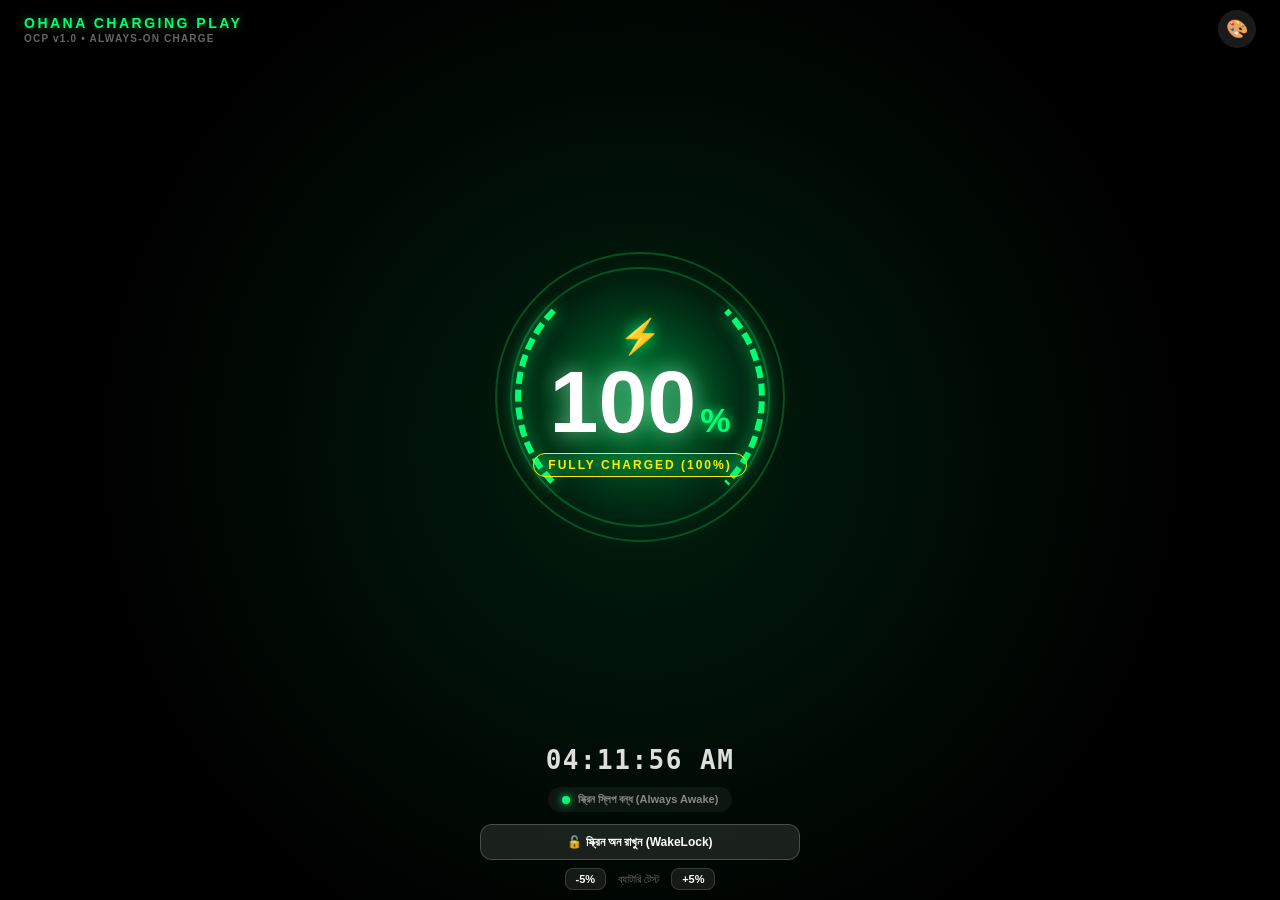
==== web-app/index.html @ 6079d1b1 "Initial commit: Ohana Charging Play (OCP) - iOS & Web charging display" ====
<!DOCTYPE html>
<html lang="bn">
<head>
    <meta charset="UTF-8">
    <meta name="viewport" content="width=device-width, initial-scale=1.0, maximum-scale=1.0, user-scalable=no, viewport-fit=cover">
    <meta name="apple-mobile-web-app-capable" content="yes">
    <meta name="apple-mobile-web-app-status-bar-style" content="black-translucent">
    <meta name="apple-mobile-web-app-title" content="OCP">
    <meta name="theme-color" content="#000000">
    <title>Ohana Charging Play (OCP)</title>
    <link rel="manifest" href="manifest.json">
    <link rel="apple-touch-icon" href="icon-192.png">
    <link rel="stylesheet" href="style.css">
</head>
<body>
    <div class="ocp-container">
        <!-- Top Header -->
        <header class="ocp-header">
            <div class="brand">
                <span class="brand-title">OHANA CHARGING PLAY</span>
                <span class="brand-subtitle">OCP v1.0 • ALWAYS-ON CHARGE</span>
            </div>
            <button id="themeBtn" class="theme-btn" title="Change Color">🎨</button>
        </header>

        <!-- Main Display / Animation -->
        <main class="animation-stage">
            <div class="glow-halo"></div>
            
            <!-- Concentric Animation Rings -->
            <div class="pulse-ring ring-1"></div>
            <div class="pulse-ring ring-2"></div>
            <div class="rotating-ring"></div>

            <!-- Core HUD Display -->
            <div class="hud-center">
                <div class="bolt-icon" id="boltIcon">⚡</div>
                <div class="percent-container">
                    <span id="batteryPercent" class="percent-number">88</span>
                    <span class="percent-sign">%</span>
                </div>
                <div class="status-badge" id="chargingStatus">FAST CHARGING</div>
            </div>
        </main>

        <!-- Bottom Status & Clock -->
        <footer class="ocp-footer">
            <div class="clock-display" id="clockDisplay">12:00:00 PM</div>
            <div class="screen-awake-tag">
                <span class="green-dot"></span>
                <span>স্ক্রিন স্লিপ বন্ধ (Always Awake)</span>
            </div>

            <!-- Tap to trigger WakeLock or simulate on desktop -->
            <div class="controls-drawer">
                <button id="wakeLockBtn" class="action-btn">🔓 স্ক্রিন অন রাখুন (WakeLock)</button>
                <div class="manual-adjust" id="adjustPanel">
                    <button class="step-btn" id="minusBtn">-5%</button>
                    <span class="hint-text">ব্যাটারি টেস্ট</span>
                    <button class="step-btn" id="plusBtn">+5%</button>
                </div>
            </div>
        </footer>
    </div>

    <script src="app.js"></script>
</body>
</html>
---- web-app/style.css ----
:root {
    --primary-color: #00ff73;
    --primary-glow: rgba(0, 255, 115, 0.45);
    --secondary-color: #008f3e;
    --bg-color: #000000;
}

* {
    box-sizing: border-box;
    margin: 0;
    padding: 0;
    user-select: none;
    -webkit-user-select: none;
    -webkit-tap-highlight-color: transparent;
}

body, html {
    width: 100%;
    height: 100%;
    background-color: var(--bg-color);
    color: #ffffff;
    font-family: -apple-system, BlinkMacSystemFont, "SF Pro Rounded", "SF Pro Display", sans-serif;
    overflow: hidden;
    position: fixed;
}

.ocp-container {
    width: 100vw;
    height: 100vh;
    display: flex;
    flex-direction: column;
    justify-content: space-between;
    align-items: center;
    padding: env(safe-area-inset-top, 20px) 24px env(safe-area-inset-bottom, 24px) 24px;
    background: radial-gradient(circle at center, rgba(0, 255, 115, 0.12) 0%, #000000 70%);
    transition: background 0.5s ease;
}

/* Header */
.ocp-header {
    width: 100%;
    display: flex;
    justify-content: space-between;
    align-items: center;
    padding-top: 10px;
}

.brand {
    display: flex;
    flex-direction: column;
}

.brand-title {
    font-size: 14px;
    font-weight: 900;
    letter-spacing: 2.5px;
    color: var(--primary-color);
    text-shadow: 0 0 10px var(--primary-glow);
}

.brand-subtitle {
    font-size: 10px;
    font-weight: 600;
    letter-spacing: 1.2px;
    color: #666;
    margin-top: 2px;
}

.theme-btn {
    background: rgba(255, 255, 255, 0.1);
    border: none;
    border-radius: 50%;
    width: 38px;
    height: 38px;
    font-size: 18px;
    display: flex;
    align-items: center;
    justify-content: center;
    cursor: pointer;
    backdrop-filter: blur(10px);
}

/* Central Animation Stage */
.animation-stage {
    position: relative;
    width: 320px;
    height: 320px;
    display: flex;
    justify-content: center;
    align-items: center;
}

.glow-halo {
    position: absolute;
    width: 260px;
    height: 260px;
    border-radius: 50%;
    background: radial-gradient(circle, var(--primary-glow) 0%, transparent 70%);
    filter: blur(25px);
    z-index: 1;
}

.pulse-ring {
    position: absolute;
    border-radius: 50%;
    border: 2px solid var(--primary-color);
    opacity: 0.25;
    z-index: 2;
}

.ring-1 {
    width: 290px;
    height: 290px;
    animation: pulse 2.5s infinite ease-in-out;
}

.ring-2 {
    width: 260px;
    height: 260px;
    animation: pulse 2.5s infinite ease-in-out 0.8s;
}

.rotating-ring {
    position: absolute;
    width: 250px;
    height: 250px;
    border-radius: 50%;
    border: 6px dashed var(--primary-color);
    border-top-color: transparent;
    border-bottom-color: transparent;
    animation: rotate 7s infinite linear;
    z-index: 3;
    filter: drop-shadow(0 0 8px var(--primary-color));
}

.hud-center {
    position: relative;
    z-index: 5;
    display: flex;
    flex-direction: column;
    align-items: center;
    justify-content: center;
}

.bolt-icon {
    font-size: 34px;
    color: var(--primary-color);
    text-shadow: 0 0 16px var(--primary-color);
    animation: bounceBolt 1s infinite alternate ease-in-out;
}

.percent-container {
    display: flex;
    align-items: baseline;
    justify-content: center;
    margin: 4px 0;
}

.percent-number {
    font-size: 88px;
    font-weight: 900;
    line-height: 0.95;
    color: #ffffff;
    text-shadow: 0 0 20px rgba(255, 255, 255, 0.4), 0 0 35px var(--primary-glow);
}

.percent-sign {
    font-size: 34px;
    font-weight: 800;
    color: var(--primary-color);
    margin-left: 4px;
    text-shadow: 0 0 12px var(--primary-color);
}

.status-badge {
    font-size: 12px;
    font-weight: 800;
    letter-spacing: 2px;
    color: var(--primary-color);
    background: rgba(0, 255, 115, 0.15);
    border: 1px solid var(--primary-color);
    padding: 4px 14px;
    border-radius: 20px;
    text-shadow: 0 0 8px var(--primary-glow);
    margin-top: 6px;
}

/* Footer Section */
.ocp-footer {
    width: 100%;
    display: flex;
    flex-direction: column;
    align-items: center;
    gap: 12px;
    padding-bottom: 10px;
}

.clock-display {
    font-size: 26px;
    font-weight: 600;
    font-family: "SF Pro Text", monospace;
    letter-spacing: 1.5px;
    color: #dedede;
}

.screen-awake-tag {
    display: flex;
    align-items: center;
    gap: 8px;
    background: rgba(255, 255, 255, 0.05);
    padding: 6px 14px;
    border-radius: 16px;
    font-size: 11px;
    font-weight: 600;
    color: #888;
}

.green-dot {
    width: 8px;
    height: 8px;
    border-radius: 50%;
    background-color: var(--primary-color);
    box-shadow: 0 0 8px var(--primary-color);
    animation: blink 1.5s infinite ease-in-out;
}

.controls-drawer {
    display: flex;
    flex-direction: column;
    align-items: center;
    gap: 8px;
    width: 100%;
    max-width: 320px;
}

.action-btn {
    width: 100%;
    background: rgba(255, 255, 255, 0.1);
    color: #fff;
    border: 1px solid rgba(255, 255, 255, 0.2);
    border-radius: 12px;
    padding: 10px 16px;
    font-size: 12px;
    font-weight: 700;
    cursor: pointer;
}

.manual-adjust {
    display: flex;
    align-items: center;
    gap: 12px;
}

.step-btn {
    background: rgba(255, 255, 255, 0.08);
    border: 1px solid rgba(255, 255, 255, 0.15);
    color: #fff;
    padding: 4px 10px;
    border-radius: 8px;
    font-size: 11px;
    font-weight: 600;
    cursor: pointer;
}

.hint-text {
    font-size: 11px;
    color: #666;
}

/* Animations */
@keyframes rotate {
    from { transform: rotate(0deg); }
    to { transform: rotate(360deg); }
}

@keyframes pulse {
    0%, 100% {
        transform: scale(0.98);
        opacity: 0.2;
    }
    50% {
        transform: scale(1.08);
        opacity: 0.45;
    }
}

@keyframes bounceBolt {
    from { transform: translateY(0) scale(1); }
    to { transform: translateY(-4px) scale(1.12); }
}

@keyframes blink {
    0%, 100% { opacity: 0.4; }
    50% { opacity: 1; }
}
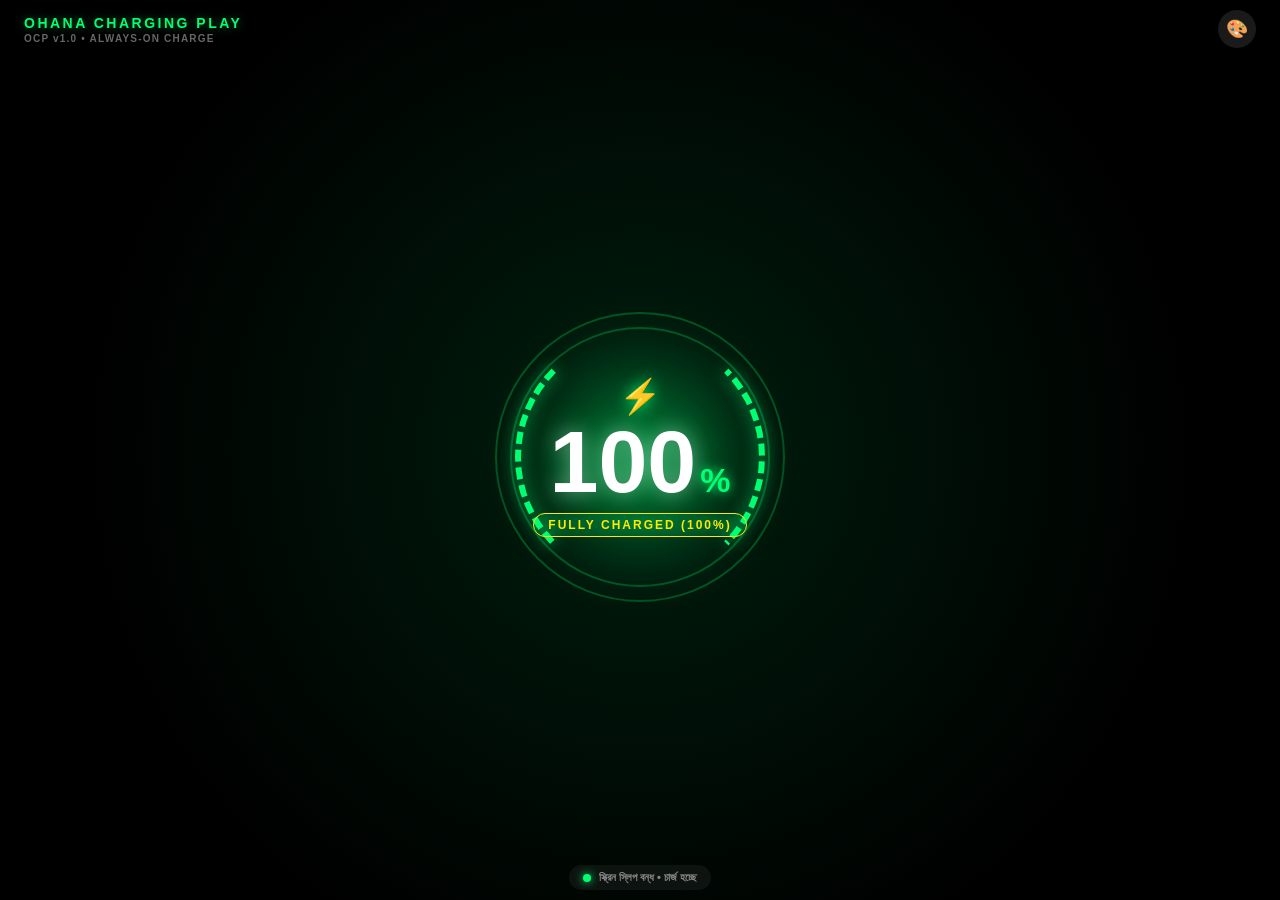
==== commit 9542a6b7: "Remove confusing timer/clock; keep clean charging UI only" ====
--- a/web-app/index.html
+++ b/web-app/index.html
@@ -36,29 +36,18 @@
             <div class="hud-center">
                 <div class="bolt-icon" id="boltIcon">⚡</div>
                 <div class="percent-container">
-                    <span id="batteryPercent" class="percent-number">88</span>
+                    <span id="batteryPercent" class="percent-number">--</span>
                     <span class="percent-sign">%</span>
                 </div>
                 <div class="status-badge" id="chargingStatus">FAST CHARGING</div>
             </div>
         </main>
 
-        <!-- Bottom Status & Clock -->
+        <!-- Bottom Clean Status (No Confusing Timers) -->
         <footer class="ocp-footer">
-            <div class="clock-display" id="clockDisplay">12:00:00 PM</div>
             <div class="screen-awake-tag">
                 <span class="green-dot"></span>
-                <span>স্ক্রিন স্লিপ বন্ধ (Always Awake)</span>
-            </div>
-
-            <!-- Tap to trigger WakeLock or simulate on desktop -->
-            <div class="controls-drawer">
-                <button id="wakeLockBtn" class="action-btn">🔓 স্ক্রিন অন রাখুন (WakeLock)</button>
-                <div class="manual-adjust" id="adjustPanel">
-                    <button class="step-btn" id="minusBtn">-5%</button>
-                    <span class="hint-text">ব্যাটারি টেস্ট</span>
-                    <button class="step-btn" id="plusBtn">+5%</button>
-                </div>
+                <span>স্ক্রিন স্লিপ বন্ধ • চার্জ হচ্ছে</span>
             </div>
         </footer>
     </div>
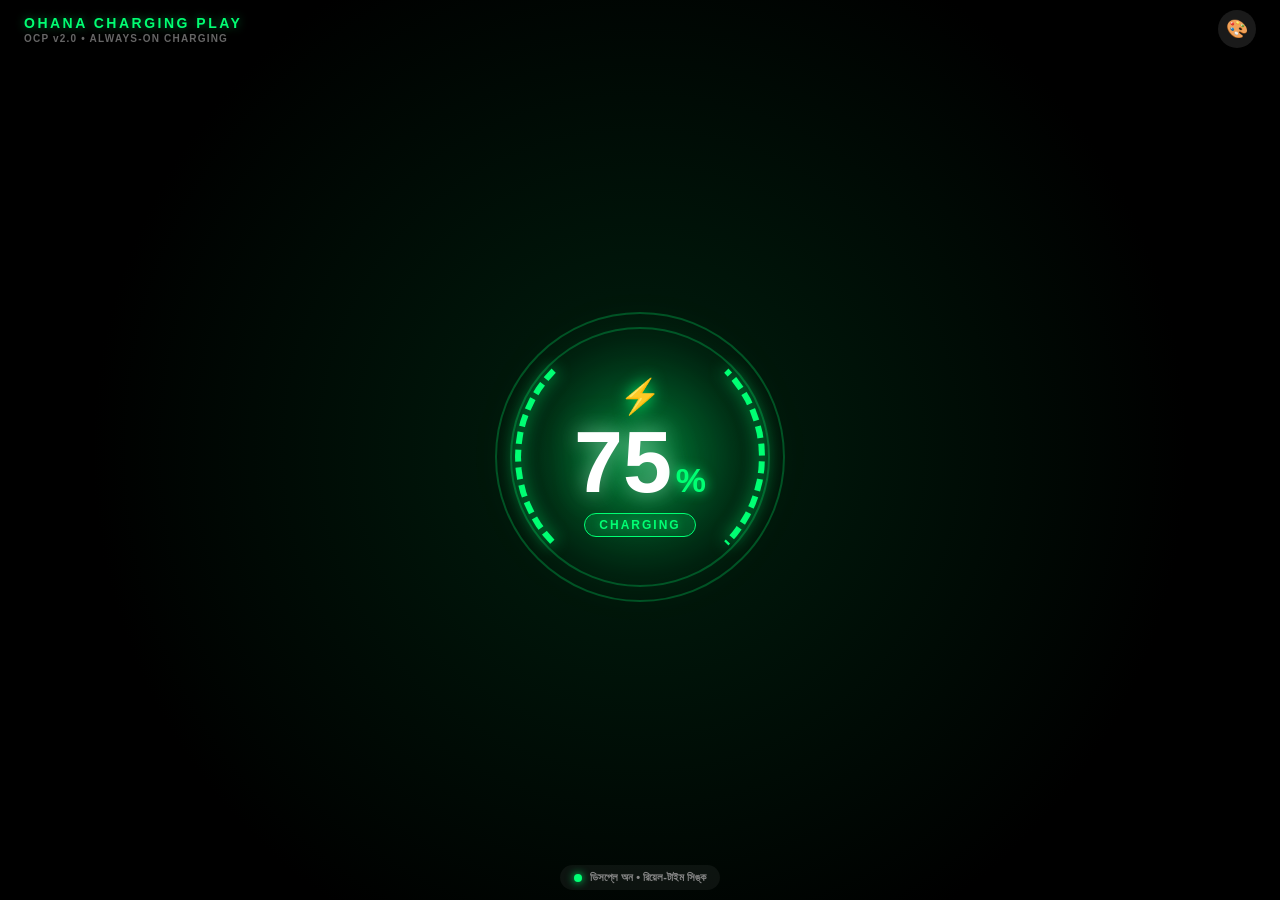
==== commit ba41d4c2: "Ohana Charging Play v2.0: Clean honest sync with cache-busting and zero fake timers" ====
--- a/web-app/index.html
+++ b/web-app/index.html
@@ -7,10 +7,13 @@
     <meta name="apple-mobile-web-app-status-bar-style" content="black-translucent">
     <meta name="apple-mobile-web-app-title" content="OCP">
     <meta name="theme-color" content="#000000">
+    <meta http-equiv="Cache-Control" content="no-cache, no-store, must-revalidate">
+    <meta http-equiv="Pragma" content="no-cache">
+    <meta http-equiv="Expires" content="0">
     <title>Ohana Charging Play (OCP)</title>
-    <link rel="manifest" href="manifest.json">
+    <link rel="manifest" href="manifest.json?v=2.0.1">
     <link rel="apple-touch-icon" href="icon-192.png">
-    <link rel="stylesheet" href="style.css">
+    <link rel="stylesheet" href="style.css?v=2.0.1">
 </head>
 <body>
     <div class="ocp-container">
@@ -18,7 +21,7 @@
         <header class="ocp-header">
             <div class="brand">
                 <span class="brand-title">OHANA CHARGING PLAY</span>
-                <span class="brand-subtitle">OCP v1.0 • ALWAYS-ON CHARGE</span>
+                <span class="brand-subtitle">OCP v2.0 • ALWAYS-ON CHARGING</span>
             </div>
             <button id="themeBtn" class="theme-btn" title="Change Color">🎨</button>
         </header>
@@ -39,19 +42,20 @@
                     <span id="batteryPercent" class="percent-number">--</span>
                     <span class="percent-sign">%</span>
                 </div>
-                <div class="status-badge" id="chargingStatus">FAST CHARGING</div>
+                <div class="status-badge" id="chargingStatus">CHARGING</div>
             </div>
         </main>
 
-        <!-- Bottom Clean Status (No Confusing Timers) -->
+        <!-- Bottom Clean Status -->
         <footer class="ocp-footer">
             <div class="screen-awake-tag">
                 <span class="green-dot"></span>
-                <span>স্ক্রিন স্লিপ বন্ধ • চার্জ হচ্ছে</span>
+                <span>ডিসপ্লে অন • রিয়েল-টাইম সিঙ্ক</span>
             </div>
         </footer>
     </div>
 
-    <script src="app.js"></script>
+    <!-- Cache Buster ensures Safari never runs old scripts -->
+    <script src="app.js?v=2.0.1"></script>
 </body>
 </html>
